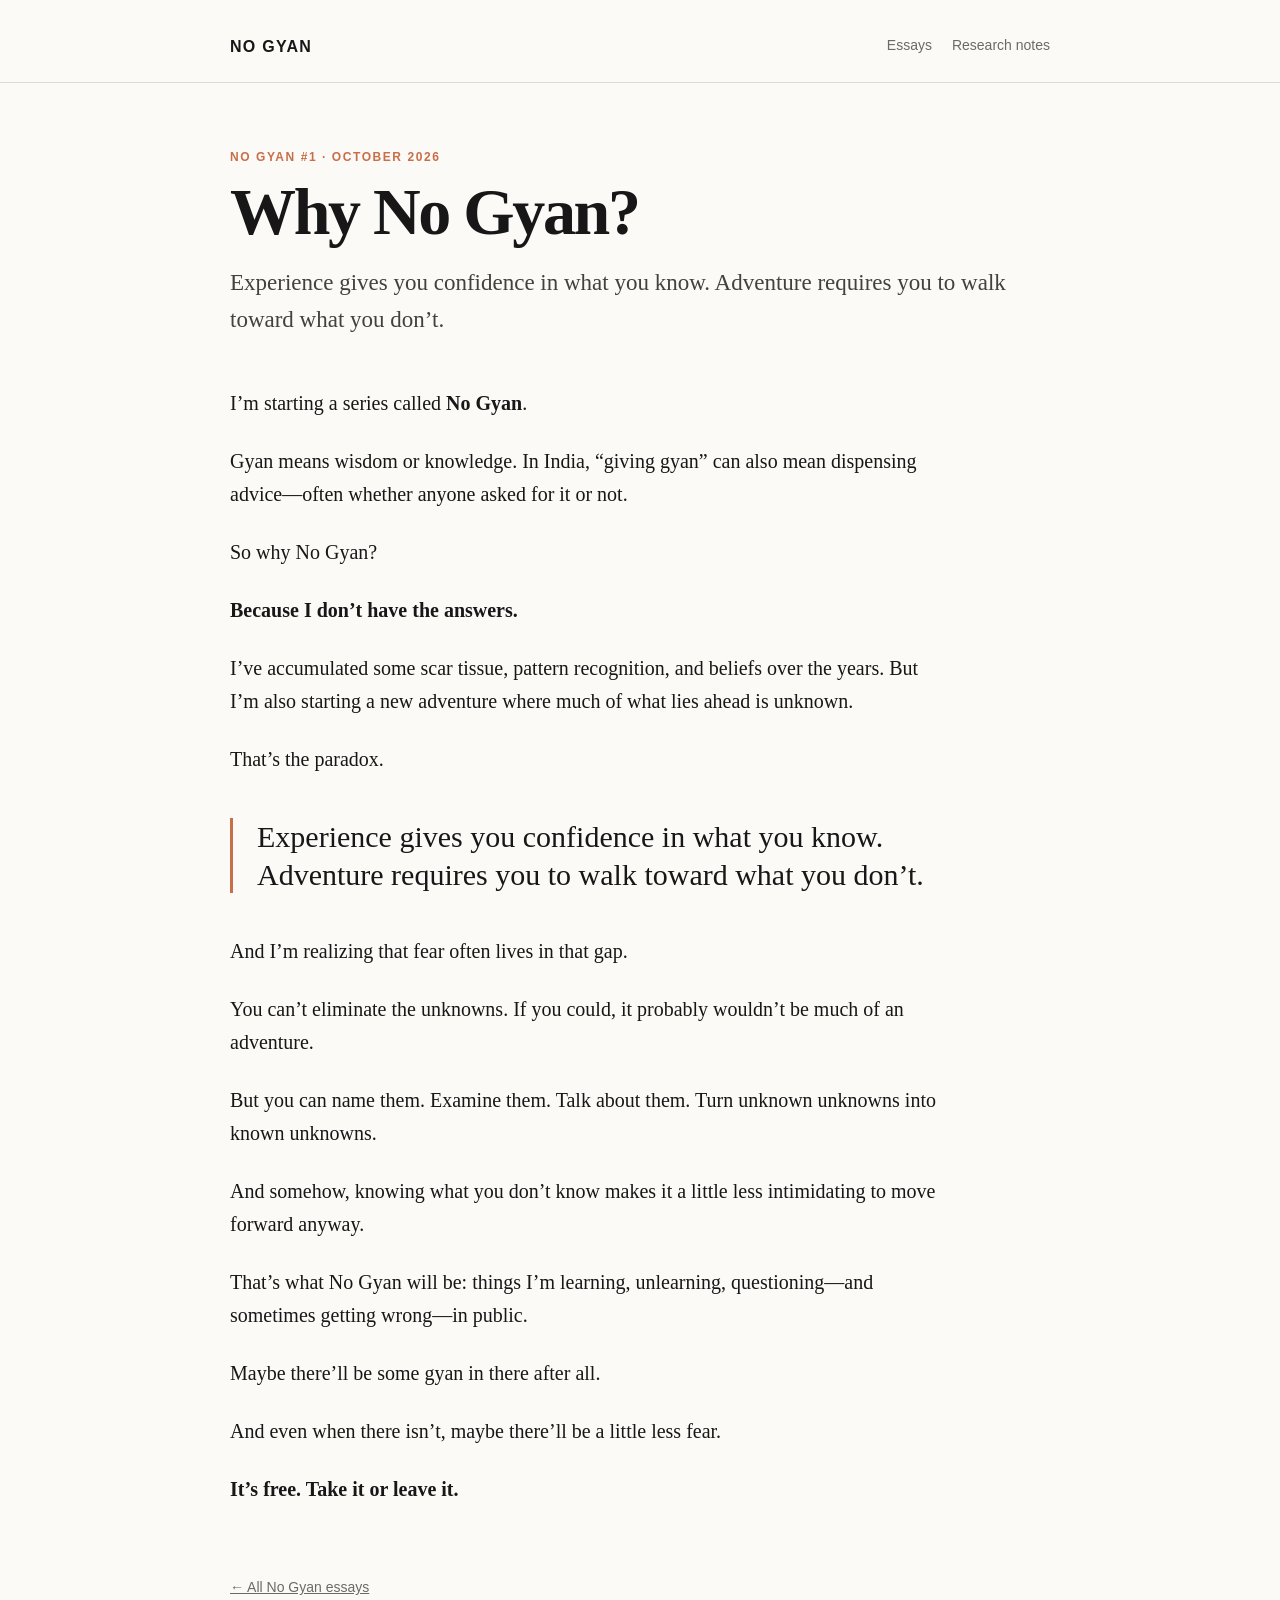
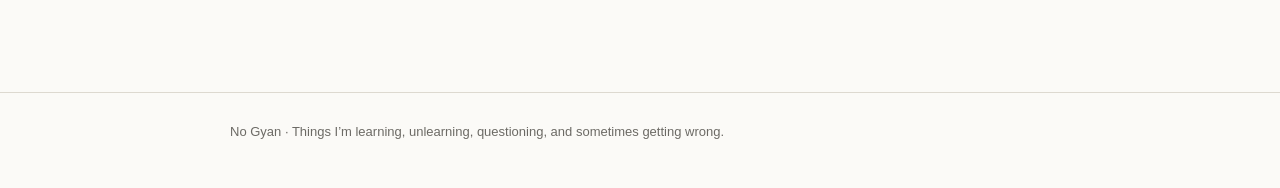
==== 01-why-no-gyan/index.html @ 30f3d70f "Launch No Gyan" ====
<!doctype html><html lang="en"><head><title>Why No Gyan? — No Gyan</title>
<meta charset="utf-8"><meta name="viewport" content="width=device-width,initial-scale=1">
<link rel="stylesheet" href="../assets/style.css">
<meta name="theme-color" content="#fbfaf7"><meta name="description" content="Experience gives you confidence in what you know. Adventure requires you to walk toward what you don’t."></head><body>
<header><div class="wrap"><a class="brand" href="../">NO GYAN</a><nav><a href="../">Essays</a><a href="https://mpaluri.github.io/research-paper-summaries/">Research notes</a></nav></div></header>
<main class="article"><div class="wrap"><div class="kicker">No Gyan #1 · October 2026</div><h1>Why No Gyan?</h1><p class="dek">Experience gives you confidence in what you know. Adventure requires you to walk toward what you don’t.</p>
<article class="prose"><p>I’m starting a series called <strong>No Gyan</strong>.</p>
<p>Gyan means wisdom or knowledge. In India, “giving gyan” can also mean dispensing advice—often whether anyone asked for it or not.</p>
<p>So why No Gyan?</p><p><strong>Because I don’t have the answers.</strong></p>
<p>I’ve accumulated some scar tissue, pattern recognition, and beliefs over the years. But I’m also starting a new adventure where much of what lies ahead is unknown.</p>
<p>That’s the paradox.</p>
<blockquote>Experience gives you confidence in what you know. Adventure requires you to walk toward what you don’t.</blockquote>
<p>And I’m realizing that fear often lives in that gap.</p>
<p>You can’t eliminate the unknowns. If you could, it probably wouldn’t be much of an adventure.</p>
<p>But you can name them. Examine them. Talk about them. Turn unknown unknowns into known unknowns.</p>
<p>And somehow, knowing what you don’t know makes it a little less intimidating to move forward anyway.</p>
<p>That’s what No Gyan will be: things I’m learning, unlearning, questioning—and sometimes getting wrong—in public.</p>
<p>Maybe there’ll be some gyan in there after all.</p><p>And even when there isn’t, maybe there’ll be a little less fear.</p>
<p><strong>It’s free. Take it or leave it.</strong></p><a class="back" href="../">← All No Gyan essays</a></article></div></main><footer><div class="wrap">No Gyan · Things I’m learning, unlearning, questioning, and sometimes getting wrong.</div></footer></body></html>
---- assets/style.css ----
:root{
  --bg:#fbfaf7; --ink:#171717; --muted:#6c6a65; --line:#ddd9d0;
  --card:#fff; --accent:#c86f4a; --soft:#f1ede5; --max:820px;
}
*{box-sizing:border-box}
html{scroll-behavior:smooth}
body{margin:0;background:var(--bg);color:var(--ink);font-family:ui-sans-serif,-apple-system,BlinkMacSystemFont,"Segoe UI",sans-serif;line-height:1.65}
a{color:inherit}
.wrap{width:min(var(--max),calc(100% - 40px));margin:auto}
header{padding:34px 0 22px;border-bottom:1px solid var(--line)}
.brand{font-weight:800;letter-spacing:.08em;text-decoration:none}
nav{float:right;font-size:14px;color:var(--muted)}
nav a{margin-left:20px;text-decoration:none}
.hero{padding:78px 0 52px}
.hero h1{font-family:Georgia,serif;font-size:clamp(48px,9vw,88px);line-height:.95;margin:0 0 24px;letter-spacing:-.04em}
.hero p{font-family:Georgia,serif;font-size:clamp(20px,3vw,27px);max-width:700px;margin:0;color:#393733}
.kicker{font-size:12px;letter-spacing:.13em;text-transform:uppercase;color:var(--accent);font-weight:800}
.posts{padding:18px 0 80px}
.post-card{display:grid;grid-template-columns:70px 1fr;gap:20px;padding:34px 0;border-top:1px solid var(--line);text-decoration:none}
.num{font-family:Georgia,serif;font-size:28px;color:var(--muted)}
.post-card h2{font-family:Georgia,serif;font-size:clamp(28px,4vw,39px);line-height:1.08;margin:0 0 9px;letter-spacing:-.02em}
.post-card p{margin:0;color:var(--muted);font-size:17px}
.meta{margin-top:13px!important;font-size:13px!important;letter-spacing:.02em}
.article{padding:65px 0 90px}
.article h1{font-family:Georgia,serif;font-size:clamp(40px,7vw,66px);line-height:1.02;letter-spacing:-.035em;margin:10px 0 18px}
.article .dek{font-family:Georgia,serif;font-size:23px;color:#44413c;margin:0 0 48px}
.prose{font-family:Georgia,serif;font-size:20px;max-width:720px}
.prose p{margin:0 0 25px}
.prose strong{font-weight:700}
.prose blockquote{font-size:30px;line-height:1.25;margin:42px 0;padding-left:24px;border-left:3px solid var(--accent)}
.back{display:inline-block;margin-top:45px;color:var(--muted);font-family:ui-sans-serif,sans-serif;font-size:14px}
footer{border-top:1px solid var(--line);padding:28px 0 45px;color:var(--muted);font-size:13px}
@media(max-width:600px){.post-card{grid-template-columns:45px 1fr}.hero{padding-top:55px}nav{float:none;display:block;margin-top:12px}nav a{margin:0 18px 0 0}.prose{font-size:19px}}
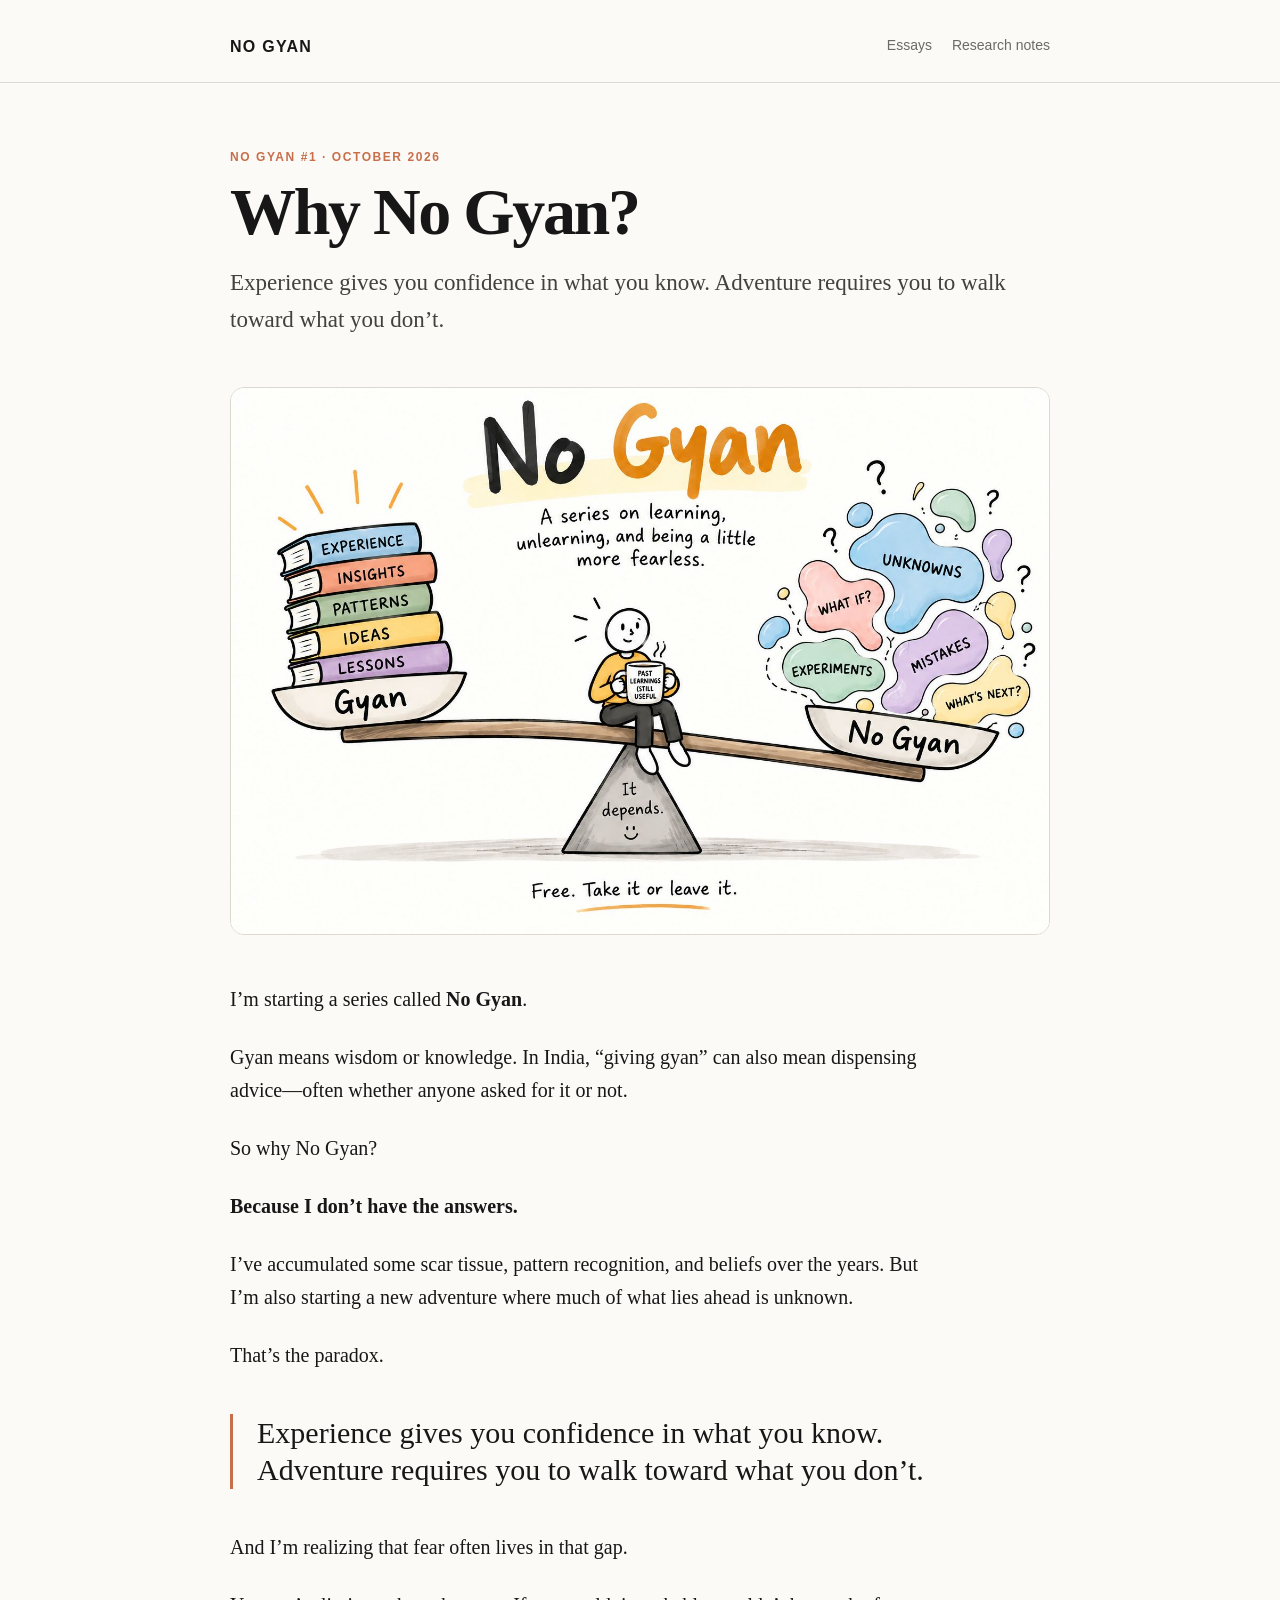
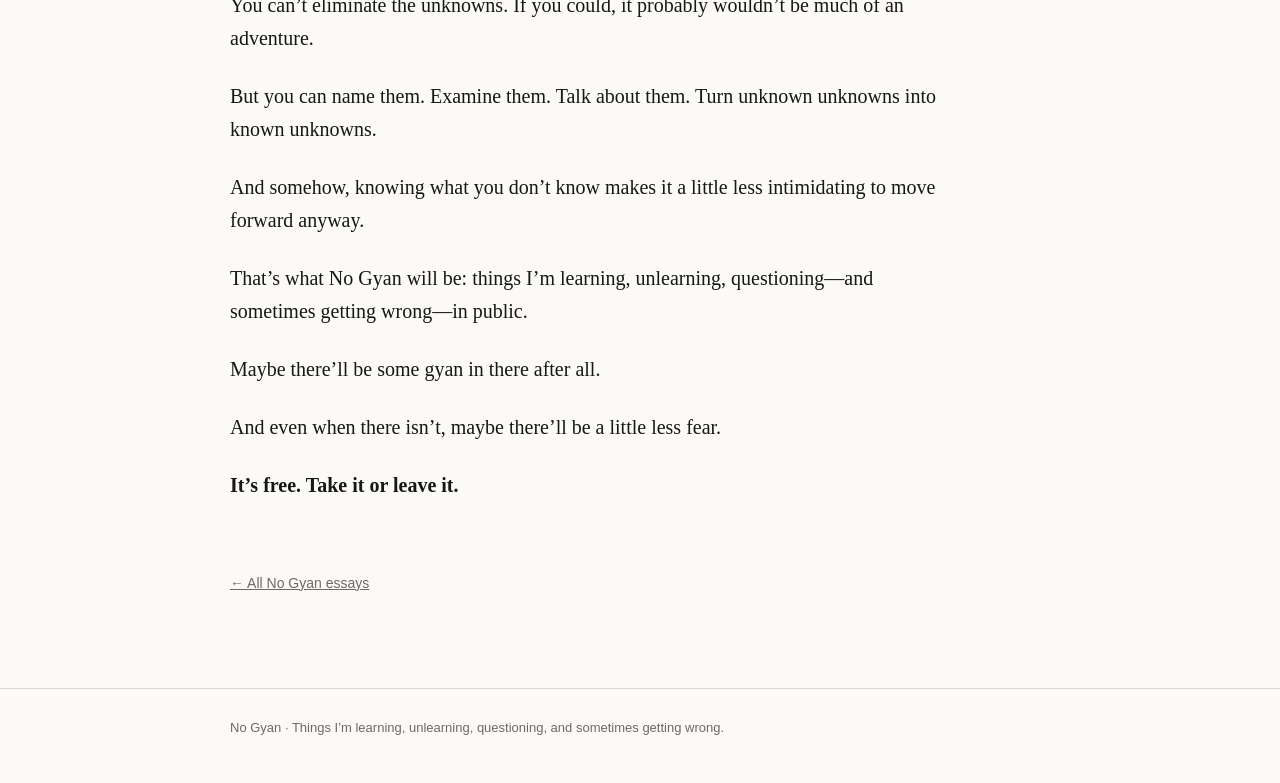
==== commit 12a58090: "Add final No Gyan visuals" ====
--- a/01-why-no-gyan/index.html
+++ b/01-why-no-gyan/index.html
@@ -1,9 +1,9 @@
 <!doctype html><html lang="en"><head><title>Why No Gyan? — No Gyan</title>
 <meta charset="utf-8"><meta name="viewport" content="width=device-width,initial-scale=1">
 <link rel="stylesheet" href="../assets/style.css">
-<meta name="theme-color" content="#fbfaf7"><meta name="description" content="Experience gives you confidence in what you know. Adventure requires you to walk toward what you don’t."></head><body>
+<meta name="theme-color" content="#fbfaf7"><meta name="description" content="Experience gives you confidence in what you know. Adventure requires you to walk toward what you don’t."><meta property="og:title" content="No Gyan #1 — Why No Gyan?"><meta property="og:description" content="Experience gives you confidence in what you know. Adventure requires you to walk toward what you don’t."><meta property="og:image" content="https://mpaluri.github.io/no-gyan/assets/no-gyan-01.jpeg"><meta property="og:type" content="article"></head><body>
 <header><div class="wrap"><a class="brand" href="../">NO GYAN</a><nav><a href="../">Essays</a><a href="https://mpaluri.github.io/research-paper-summaries/">Research notes</a></nav></div></header>
-<main class="article"><div class="wrap"><div class="kicker">No Gyan #1 · October 2026</div><h1>Why No Gyan?</h1><p class="dek">Experience gives you confidence in what you know. Adventure requires you to walk toward what you don’t.</p>
+<main class="article"><div class="wrap"><div class="kicker">No Gyan #1 · October 2026</div><h1>Why No Gyan?</h1><p class="dek">Experience gives you confidence in what you know. Adventure requires you to walk toward what you don’t.</p><div class="visual-wrap"><img class="essay-visual" src="../assets/no-gyan-01.jpeg" alt="Why No Gyan: balancing what we know with the unknown"></div>
 <article class="prose"><p>I’m starting a series called <strong>No Gyan</strong>.</p>
 <p>Gyan means wisdom or knowledge. In India, “giving gyan” can also mean dispensing advice—often whether anyone asked for it or not.</p>
 <p>So why No Gyan?</p><p><strong>Because I don’t have the answers.</strong></p>
--- a/assets/style.css
+++ b/assets/style.css
@@ -32,3 +32,7 @@
 .back{display:inline-block;margin-top:45px;color:var(--muted);font-family:ui-sans-serif,sans-serif;font-size:14px}
 footer{border-top:1px solid var(--line);padding:28px 0 45px;color:var(--muted);font-size:13px}
 @media(max-width:600px){.post-card{grid-template-columns:45px 1fr}.hero{padding-top:55px}nav{float:none;display:block;margin-top:12px}nav a{margin:0 18px 0 0}.prose{font-size:19px}}
+
+.visual-wrap{margin:34px 0 48px}
+.essay-visual{display:block;width:100%;height:auto;border:1px solid var(--line);border-radius:14px;background:#fff}
+.post-thumb{margin-top:18px;width:100%;aspect-ratio:16/9;object-fit:cover;border:1px solid var(--line);border-radius:10px;background:#fff}
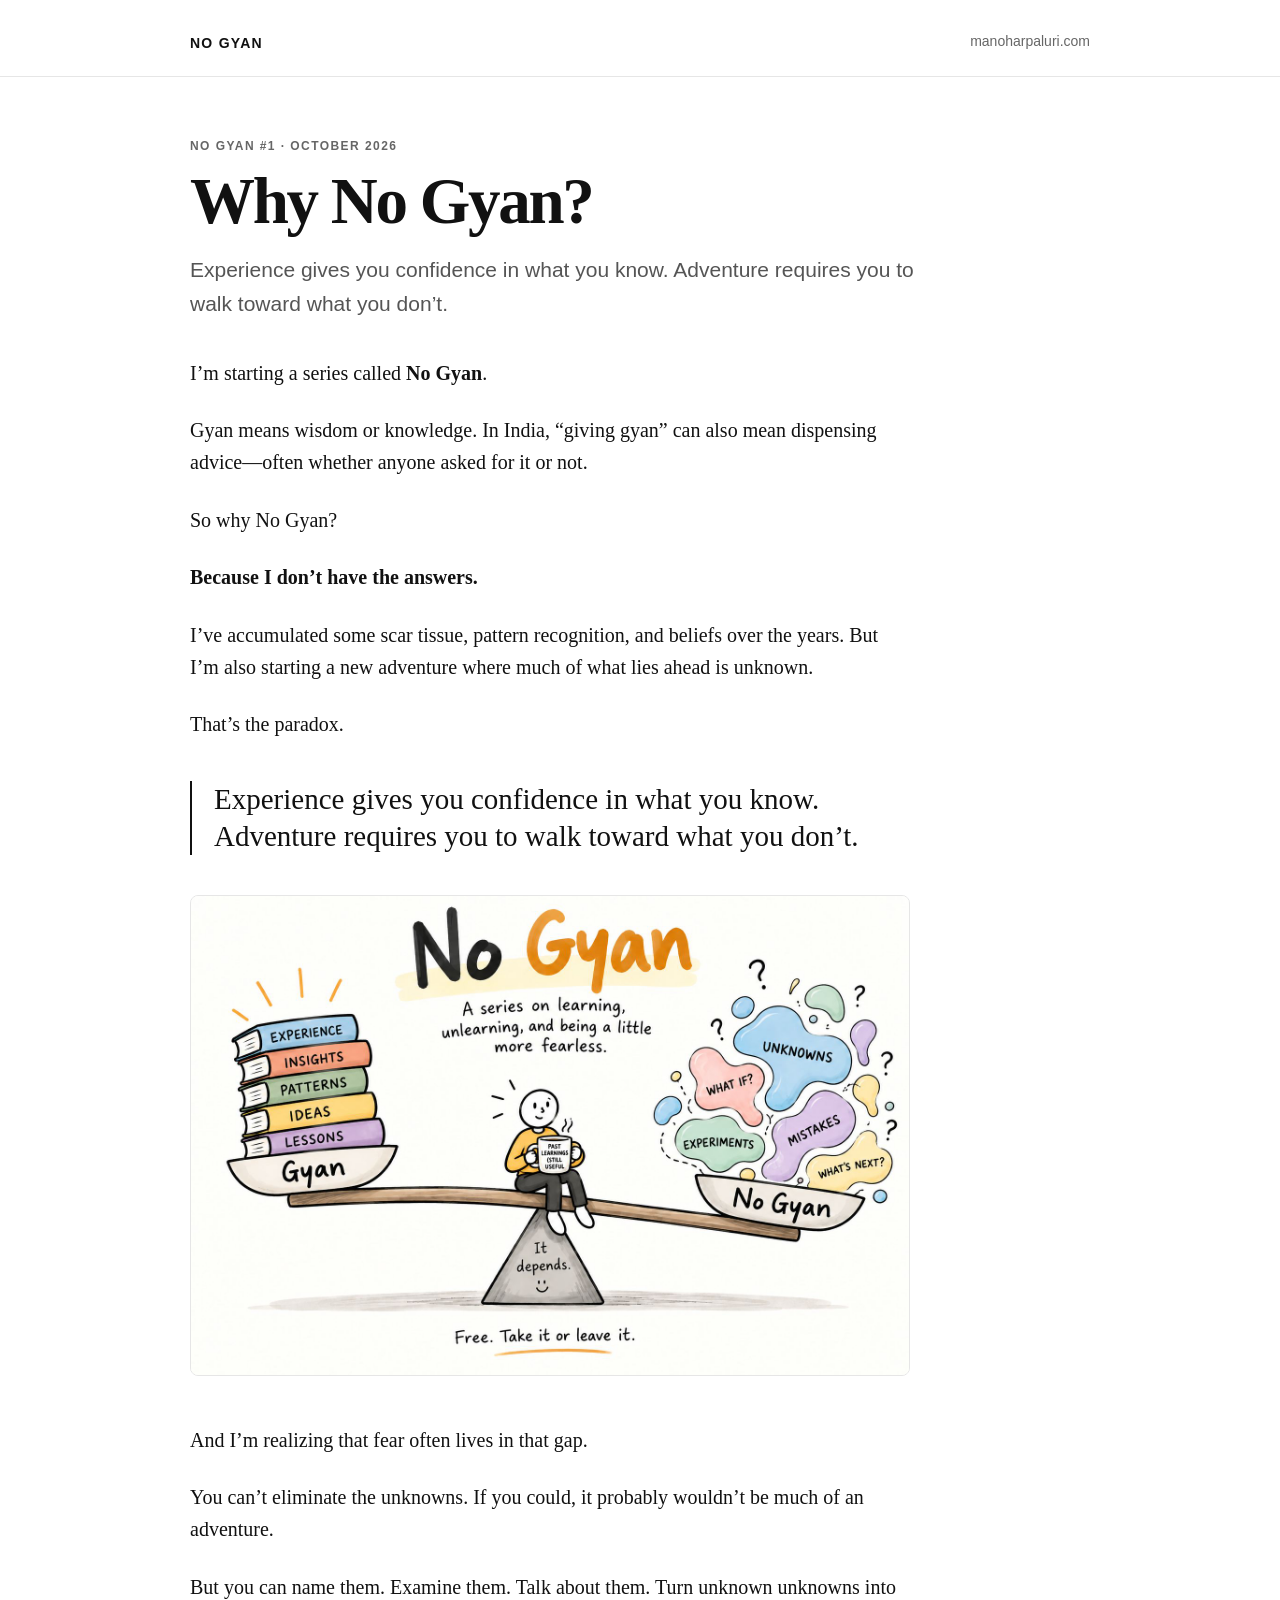
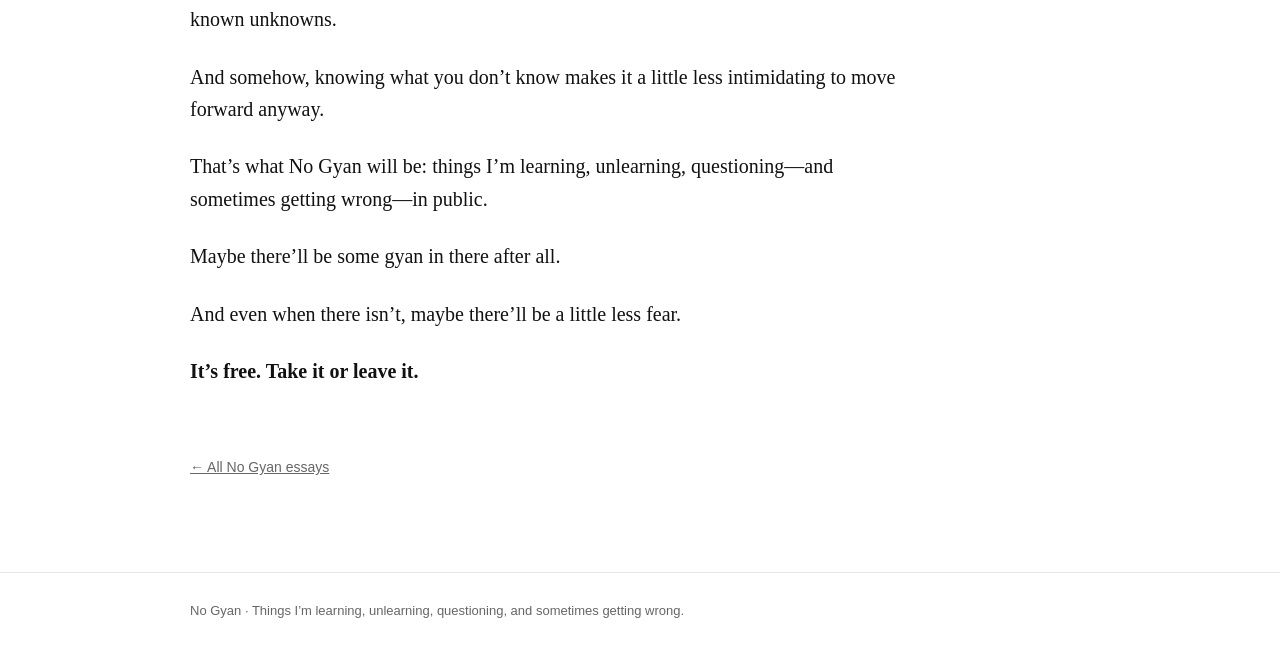
==== commit f583e2e3: "Finalize No Gyan layout" ====
--- a/01-why-no-gyan/index.html
+++ b/01-why-no-gyan/index.html
@@ -2,14 +2,14 @@
 <meta charset="utf-8"><meta name="viewport" content="width=device-width,initial-scale=1">
 <link rel="stylesheet" href="../assets/style.css">
 <meta name="theme-color" content="#fbfaf7"><meta name="description" content="Experience gives you confidence in what you know. Adventure requires you to walk toward what you don’t."><meta property="og:title" content="No Gyan #1 — Why No Gyan?"><meta property="og:description" content="Experience gives you confidence in what you know. Adventure requires you to walk toward what you don’t."><meta property="og:image" content="https://mpaluri.github.io/no-gyan/assets/no-gyan-01.jpeg"><meta property="og:type" content="article"></head><body>
-<header><div class="wrap"><a class="brand" href="../">NO GYAN</a><nav><a href="../">Essays</a><a href="https://mpaluri.github.io/research-paper-summaries/">Research notes</a></nav></div></header>
-<main class="article"><div class="wrap"><div class="kicker">No Gyan #1 · October 2026</div><h1>Why No Gyan?</h1><p class="dek">Experience gives you confidence in what you know. Adventure requires you to walk toward what you don’t.</p><div class="visual-wrap"><img class="essay-visual" src="../assets/no-gyan-01.jpeg" alt="Why No Gyan: balancing what we know with the unknown"></div>
+<header><div class="wrap"><a class="brand" href="../">NO GYAN</a><nav><a href="https://manoharpaluri.com/">manoharpaluri.com</a></nav></div></header>
+<main class="article"><div class="wrap"><div class="kicker">No Gyan #1 · October 2026</div><h1>Why No Gyan?</h1><p class="dek">Experience gives you confidence in what you know. Adventure requires you to walk toward what you don’t.</p>
 <article class="prose"><p>I’m starting a series called <strong>No Gyan</strong>.</p>
 <p>Gyan means wisdom or knowledge. In India, “giving gyan” can also mean dispensing advice—often whether anyone asked for it or not.</p>
 <p>So why No Gyan?</p><p><strong>Because I don’t have the answers.</strong></p>
 <p>I’ve accumulated some scar tissue, pattern recognition, and beliefs over the years. But I’m also starting a new adventure where much of what lies ahead is unknown.</p>
 <p>That’s the paradox.</p>
-<blockquote>Experience gives you confidence in what you know. Adventure requires you to walk toward what you don’t.</blockquote>
+<blockquote>Experience gives you confidence in what you know. Adventure requires you to walk toward what you don’t.</blockquote><div class="visual-wrap"><img class="essay-visual" src="../assets/no-gyan-01.jpeg" alt="Why No Gyan: balancing what we know with the unknown"></div>
 <p>And I’m realizing that fear often lives in that gap.</p>
 <p>You can’t eliminate the unknowns. If you could, it probably wouldn’t be much of an adventure.</p>
 <p>But you can name them. Examine them. Talk about them. Turn unknown unknowns into known unknowns.</p>
--- a/assets/style.css
+++ b/assets/style.css
@@ -1,38 +1,71 @@
 
 :root{
-  --bg:#fbfaf7; --ink:#171717; --muted:#6c6a65; --line:#ddd9d0;
-  --card:#fff; --accent:#c86f4a; --soft:#f1ede5; --max:820px;
+  --bg:#ffffff; --ink:#111111; --muted:#666666; --line:#e6e6e6;
+  --card:#ffffff; --max:900px;
 }
 *{box-sizing:border-box}
 html{scroll-behavior:smooth}
-body{margin:0;background:var(--bg);color:var(--ink);font-family:ui-sans-serif,-apple-system,BlinkMacSystemFont,"Segoe UI",sans-serif;line-height:1.65}
+body{
+  margin:0;background:var(--bg);color:var(--ink);
+  font-family:Arial,Helvetica,sans-serif;line-height:1.62
+}
 a{color:inherit}
-.wrap{width:min(var(--max),calc(100% - 40px));margin:auto}
-header{padding:34px 0 22px;border-bottom:1px solid var(--line)}
-.brand{font-weight:800;letter-spacing:.08em;text-decoration:none}
-nav{float:right;font-size:14px;color:var(--muted)}
-nav a{margin-left:20px;text-decoration:none}
-.hero{padding:78px 0 52px}
-.hero h1{font-family:Georgia,serif;font-size:clamp(48px,9vw,88px);line-height:.95;margin:0 0 24px;letter-spacing:-.04em}
-.hero p{font-family:Georgia,serif;font-size:clamp(20px,3vw,27px);max-width:700px;margin:0;color:#393733}
-.kicker{font-size:12px;letter-spacing:.13em;text-transform:uppercase;color:var(--accent);font-weight:800}
-.posts{padding:18px 0 80px}
-.post-card{display:grid;grid-template-columns:70px 1fr;gap:20px;padding:34px 0;border-top:1px solid var(--line);text-decoration:none}
-.num{font-family:Georgia,serif;font-size:28px;color:var(--muted)}
-.post-card h2{font-family:Georgia,serif;font-size:clamp(28px,4vw,39px);line-height:1.08;margin:0 0 9px;letter-spacing:-.02em}
+.wrap{width:min(var(--max),calc(100% - 44px));margin:auto}
+header{padding:30px 0 20px;border-bottom:1px solid var(--line)}
+.brand{font-weight:700;letter-spacing:.09em;text-decoration:none;font-size:14px}
+nav{float:right;font-size:14px}
+nav a{text-decoration:none;color:var(--muted)}
+nav a:hover{color:var(--ink)}
+.hero{padding:72px 0 46px}
+.hero h1{
+  font-family:Georgia,"Times New Roman",serif;
+  font-size:clamp(50px,9vw,82px);line-height:.98;
+  margin:0 0 20px;letter-spacing:-.045em
+}
+.hero p{font-size:21px;max-width:690px;margin:0;color:#444}
+.kicker{font-size:12px;letter-spacing:.12em;text-transform:uppercase;color:var(--muted);font-weight:700;margin-bottom:12px}
+.posts{padding:10px 0 84px}
+.post-card{
+  display:grid;grid-template-columns:58px minmax(0,1fr);gap:22px;
+  padding:34px 0;border-top:1px solid var(--line);text-decoration:none
+}
+.num{font-family:Georgia,"Times New Roman",serif;font-size:27px;color:#777}
+.post-card h2{
+  font-family:Georgia,"Times New Roman",serif;
+  font-size:clamp(29px,4vw,40px);line-height:1.08;margin:0 0 9px;letter-spacing:-.025em
+}
 .post-card p{margin:0;color:var(--muted);font-size:17px}
-.meta{margin-top:13px!important;font-size:13px!important;letter-spacing:.02em}
-.article{padding:65px 0 90px}
-.article h1{font-family:Georgia,serif;font-size:clamp(40px,7vw,66px);line-height:1.02;letter-spacing:-.035em;margin:10px 0 18px}
-.article .dek{font-family:Georgia,serif;font-size:23px;color:#44413c;margin:0 0 48px}
-.prose{font-family:Georgia,serif;font-size:20px;max-width:720px}
+.meta{margin-top:12px!important;font-size:13px!important}
+.post-thumb-wrap{
+  margin-top:20px;width:min(100%,520px);
+  border:1px solid var(--line);border-radius:8px;overflow:hidden;background:#fff
+}
+.post-thumb{
+  display:block;width:100%;height:auto;object-fit:contain;background:#fff
+}
+.article{padding:60px 0 90px}
+.article h1{
+  font-family:Georgia,"Times New Roman",serif;
+  font-size:clamp(42px,7vw,65px);line-height:1.02;
+  letter-spacing:-.035em;margin:8px 0 18px
+}
+.article .dek{font-size:21px;color:#555;margin:0 0 36px;max-width:760px}
+.visual-wrap{margin:28px 0 48px}
+.essay-visual{
+  display:block;width:100%;height:auto;object-fit:contain;
+  border:1px solid var(--line);border-radius:8px;background:#fff
+}
+.prose{font-family:Georgia,"Times New Roman",serif;font-size:20px;max-width:720px}
 .prose p{margin:0 0 25px}
 .prose strong{font-weight:700}
-.prose blockquote{font-size:30px;line-height:1.25;margin:42px 0;padding-left:24px;border-left:3px solid var(--accent)}
-.back{display:inline-block;margin-top:45px;color:var(--muted);font-family:ui-sans-serif,sans-serif;font-size:14px}
-footer{border-top:1px solid var(--line);padding:28px 0 45px;color:var(--muted);font-size:13px}
-@media(max-width:600px){.post-card{grid-template-columns:45px 1fr}.hero{padding-top:55px}nav{float:none;display:block;margin-top:12px}nav a{margin:0 18px 0 0}.prose{font-size:19px}}
-
-.visual-wrap{margin:34px 0 48px}
-.essay-visual{display:block;width:100%;height:auto;border:1px solid var(--line);border-radius:14px;background:#fff}
-.post-thumb{margin-top:18px;width:100%;aspect-ratio:16/9;object-fit:cover;border:1px solid var(--line);border-radius:10px;background:#fff}
+.prose blockquote{font-size:29px;line-height:1.28;margin:40px 0;padding-left:22px;border-left:2px solid #111}
+.back{display:inline-block;margin-top:44px;color:var(--muted);font-family:Arial,Helvetica,sans-serif;font-size:14px}
+footer{border-top:1px solid var(--line);padding:27px 0 42px;color:var(--muted);font-size:13px}
+@media(max-width:600px){
+  .wrap{width:min(var(--max),calc(100% - 30px))}
+  .post-card{grid-template-columns:38px minmax(0,1fr);gap:14px}
+  .hero{padding-top:52px}
+  nav{float:right}
+  .prose{font-size:19px}
+  .post-thumb-wrap{width:100%}
+}
